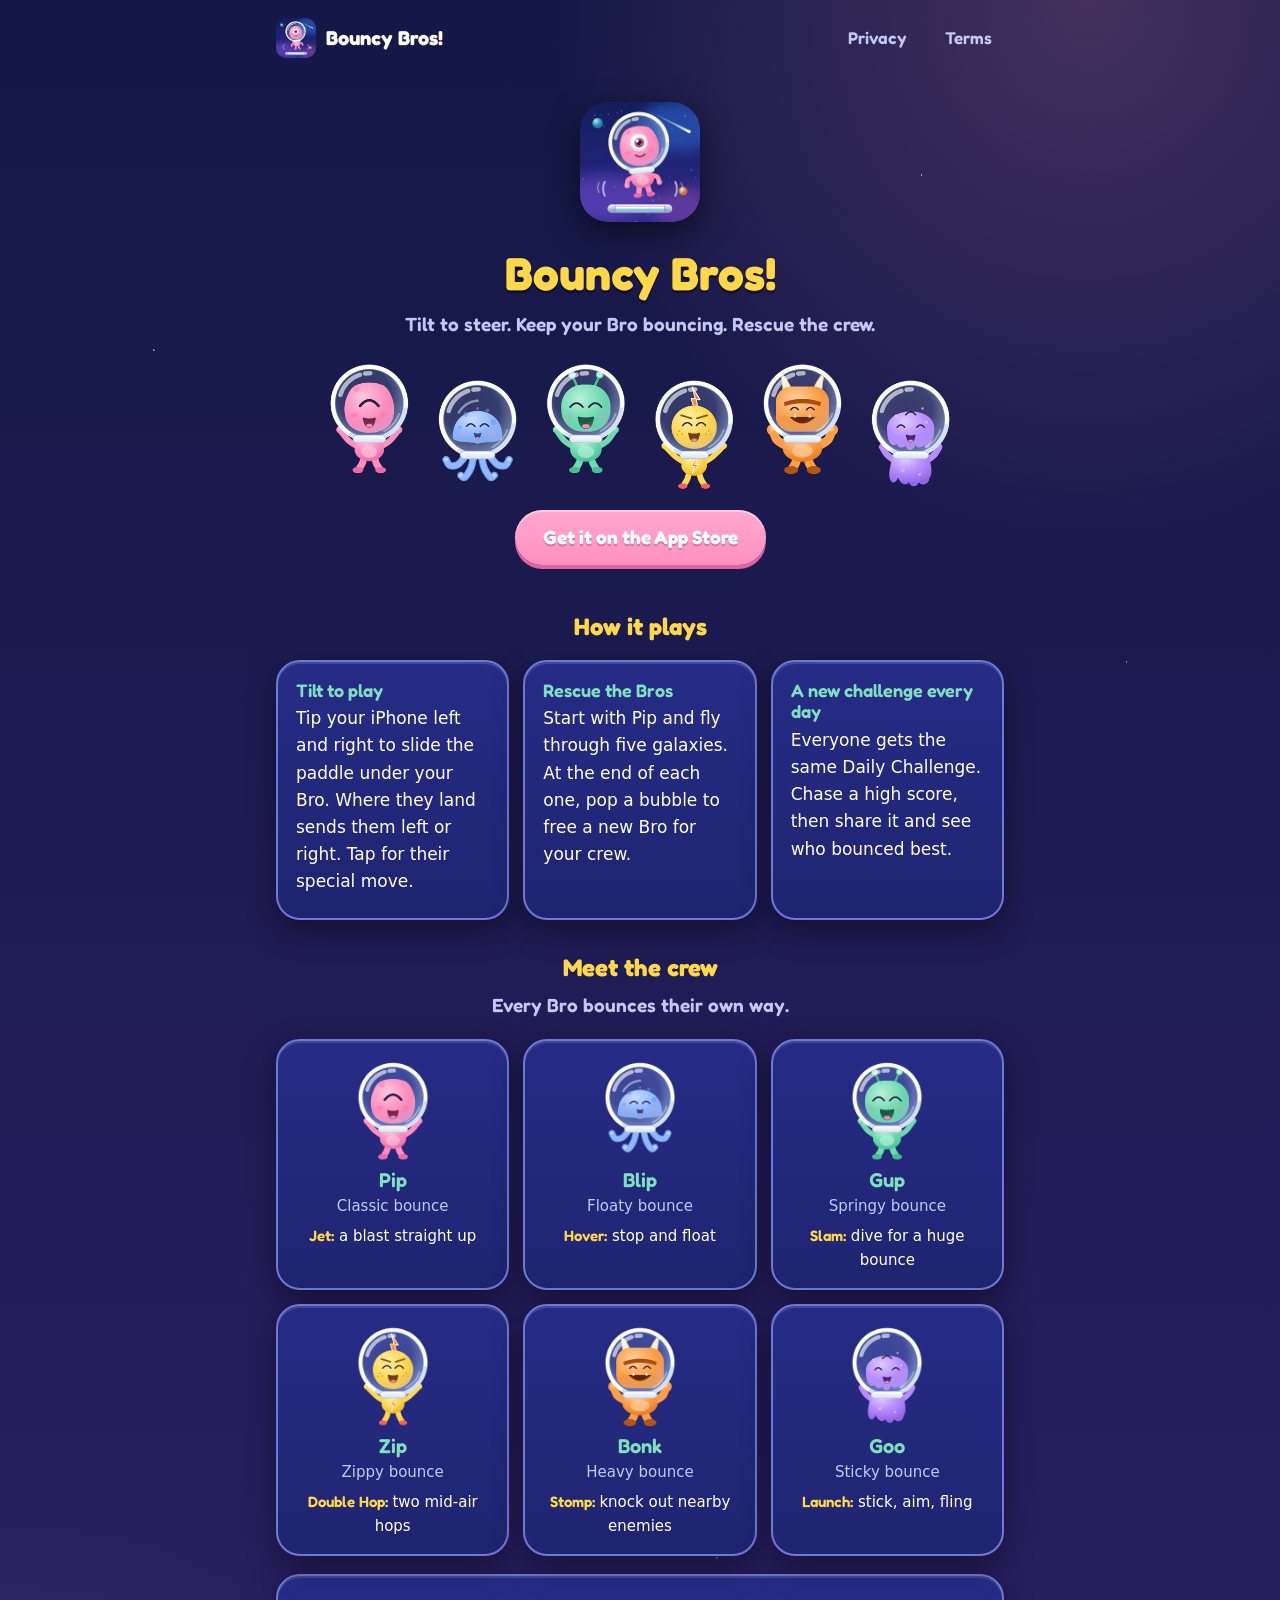
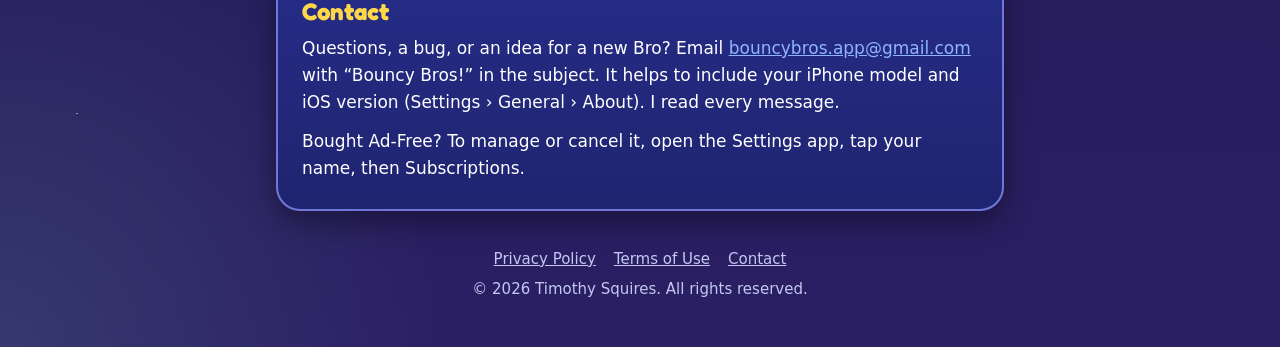
==== index.html @ b60a8781 "Add files via upload" ====
<!doctype html>
<html lang="en">
<head>
<meta charset="utf-8">
<meta name="viewport" content="width=device-width, initial-scale=1">
<title>Bouncy Bros!</title>
<meta name="description" content="Tilt to steer, keep your Bro bouncing, and rescue the rest of the crew. A space arcade game for iPhone.">
<meta property="og:title" content="Bouncy Bros!">
<meta property="og:description" content="Tilt to steer, keep your Bro bouncing, and rescue the rest of the crew.">
<meta property="og:image" content="img/icon.png">
<meta name="apple-itunes-app" content="app-id=6453361950">
<link rel="icon" href="img/favicon.png">
<link rel="apple-touch-icon" href="img/apple-touch-icon.png">
<link rel="stylesheet" href="style.css">
</head>
<body>
<div class="wrap">
  <nav class="top">
    <a class="brand" href="./" aria-current="page"><img src="img/icon.png" alt=""><span>Bouncy Bros!</span></a>
    <a class="link" href="privacy.html">Privacy</a>
    <a class="link" href="terms.html">Terms</a>
  </nav>

  <header class="hero">
    <img class="icon" src="img/icon.png" alt="Bouncy Bros! app icon">
    <h1>Bouncy Bros!</h1>
    <p class="lede">Tilt to steer. Keep your Bro bouncing. Rescue the crew.</p>
    <img class="crew" src="img/bros.png" alt="The six Bros: Pip, Blip, Gup, Zip, Bonk and Goo">
    <div class="buttons">
      <a class="pill" href="https://apps.apple.com/app/id6453361950">Get it on the App Store</a>
    </div>
  </header>

  <h2 class="section-title">How it plays</h2>
  <div class="grid">
    <section class="panel">
      <h3>Tilt to play</h3>
      <p>Tip your iPhone left and right to slide the paddle under your Bro. Where they land sends them left or right. Tap for their special move.</p>
    </section>
    <section class="panel">
      <h3>Rescue the Bros</h3>
      <p>Start with Pip and fly through five galaxies. At the end of each one, pop a bubble to free a new Bro for your crew.</p>
    </section>
    <section class="panel">
      <h3>A new challenge every day</h3>
      <p>Everyone gets the same Daily Challenge. Chase a high score, then share it and see who bounced best.</p>
    </section>
  </div>

  <h2 class="section-title">Meet the crew</h2>
  <p class="center lede">Every Bro bounces their own way.</p>
  <div class="crew-grid">
    <section class="panel bro">
      <img src="img/bro_pip.png" alt="Pip">
      <h3>Pip</h3>
      <p class="bounce">Classic bounce</p>
      <p class="move"><b>Jet:</b> a blast straight up</p>
    </section>
    <section class="panel bro">
      <img src="img/bro_blip.png" alt="Blip">
      <h3>Blip</h3>
      <p class="bounce">Floaty bounce</p>
      <p class="move"><b>Hover:</b> stop and float</p>
    </section>
    <section class="panel bro">
      <img src="img/bro_gup.png" alt="Gup">
      <h3>Gup</h3>
      <p class="bounce">Springy bounce</p>
      <p class="move"><b>Slam:</b> dive for a huge bounce</p>
    </section>
    <section class="panel bro">
      <img src="img/bro_zip.png" alt="Zip">
      <h3>Zip</h3>
      <p class="bounce">Zippy bounce</p>
      <p class="move"><b>Double Hop:</b> two mid-air hops</p>
    </section>
    <section class="panel bro">
      <img src="img/bro_bonk.png" alt="Bonk">
      <h3>Bonk</h3>
      <p class="bounce">Heavy bounce</p>
      <p class="move"><b>Stomp:</b> knock out nearby enemies</p>
    </section>
    <section class="panel bro">
      <img src="img/bro_goo.png" alt="Goo">
      <h3>Goo</h3>
      <p class="bounce">Sticky bounce</p>
      <p class="move"><b>Launch:</b> stick, aim, fling</p>
    </section>
  </div>

  <section class="panel" id="contact">
    <h2>Contact</h2>
    <p>Questions, a bug, or an idea for a new Bro? Email <a href="mailto:bouncybros.app@gmail.com?subject=Bouncy%20Bros!">bouncybros.app@gmail.com</a> with “Bouncy Bros!” in the subject. It helps to include your iPhone model and iOS version (Settings › General › About). I read every message.</p>
    <p>Bought Ad-Free? To manage or cancel it, open the Settings app, tap your name, then Subscriptions.</p>
  </section>

  <footer class="site">
    <div class="links"><a href="privacy.html">Privacy Policy</a><a href="terms.html">Terms of Use</a><a href="#contact">Contact</a></div>
    <p>© 2026 Timothy Squires. All rights reserved.</p>
  </footer>
</div>
</body>
</html>
---- style.css ----
/* Bouncy Bros pages: the game's space colors, panels and Fredoka type
   (the game's own font files, so nothing loads from other sites). */
@font-face { font-family: "Fredoka"; src: url("fonts/Fredoka-SemiBold.ttf") format("truetype"); font-weight: 600; font-display: swap; }
@font-face { font-family: "Fredoka"; src: url("fonts/Fredoka-Bold.ttf") format("truetype"); font-weight: 700; font-display: swap; }

:root {
  --sky-top: #141846;
  --sky-bottom: #2b1f63;
  --panel: #1f2470;
  --panel-edge: #6f78d8;
  --ink: #ffffff;
  --dim: #c3c8f2;
  --yellow: #ffd84a;
  --pink: #ff8fc0;
  --pink-dark: #e2639f;
  --mint: #7fe0bd;
  --blue: #8fb4ff;
}

* { box-sizing: border-box; }

html { background: var(--sky-bottom); }

body {
  margin: 0;
  min-height: 100vh;
  color: var(--ink);
  font-family: -apple-system, BlinkMacSystemFont, "Segoe UI", Roboto, system-ui, sans-serif;
  font-size: 17px;
  line-height: 1.6;
  background:
    radial-gradient(2px 2px at 12% 18%, #fff8 50%, transparent 51%),
    radial-gradient(1.5px 1.5px at 72% 9%, #fff9 50%, transparent 51%),
    radial-gradient(2px 2px at 88% 34%, #fff6 50%, transparent 51%),
    radial-gradient(1.5px 1.5px at 30% 62%, #fff7 50%, transparent 51%),
    radial-gradient(2px 2px at 56% 80%, #fff5 50%, transparent 51%),
    radial-gradient(1.5px 1.5px at 6% 88%, #fff7 50%, transparent 51%),
    radial-gradient(60% 40% at 85% 0%, #ff8fc033, transparent 70%),
    radial-gradient(50% 35% at 0% 100%, #7fe0bd22, transparent 70%),
    linear-gradient(180deg, var(--sky-top), var(--sky-bottom));
}

.wrap { max-width: 760px; margin: 0 auto; padding: 0 16px; overflow-wrap: anywhere; }

/* Top bar */
nav.top {
  display: flex; align-items: center; gap: 14px; flex-wrap: wrap;
  padding: 18px 0;
}
nav.top .brand {
  display: flex; align-items: center; gap: 10px; margin-right: auto;
  color: var(--ink); text-decoration: none; font-weight: 700; font-size: 20px;
}
nav.top .brand img { width: 40px; height: 40px; border-radius: 10px; }
nav.top a.link {
  color: var(--dim); text-decoration: none; font-weight: 600;
  padding: 4px 12px; border-radius: 999px;
}
nav.top a.link:hover, nav.top a.link[aria-current="page"] { color: var(--ink); background: #ffffff1a; }

/* Headings */
h1, h2, h3, nav.top, summary, .pill, .lede { font-family: "Fredoka", "Arial Rounded MT Bold", system-ui, sans-serif; }
h1, h2, h3 { line-height: 1.2; margin: 0; }
h1 {
  font-size: clamp(32px, 7vw, 46px); font-weight: 700; color: var(--yellow);
  text-shadow: 0 3px 0 #0005;
}
h2 { font-size: 24px; font-weight: 700; color: var(--yellow); margin: 0 0 8px; }
h3 { font-size: 18px; font-weight: 600; color: var(--mint); margin: 18px 0 4px; }
p { margin: 0 0 12px; }
.lede { color: var(--dim); font-size: 19px; margin-top: 8px; }
.updated { color: var(--dim); font-size: 15px; margin-top: 6px; }

a { color: var(--blue); }
strong { color: var(--ink); }

/* The in-game panel look */
.panel {
  background: linear-gradient(180deg, #262c86, var(--panel));
  border: 2px solid var(--panel-edge);
  border-radius: 24px;
  padding: 22px 24px 14px;
  margin: 18px 0;
  box-shadow: 0 10px 30px #0006, inset 0 2px 0 #ffffff22;
}
.panel ul { margin: 0 0 12px; padding-left: 22px; }
.panel li { margin: 4px 0; }
.panel li::marker { color: var(--mint); }

/* Hero */
.hero { text-align: center; padding: 26px 0 8px; }
.hero .icon { width: 120px; height: 120px; border-radius: 28px; box-shadow: 0 10px 30px #0008; }
.hero h1 { margin-top: 16px; }
.crew { display: block; width: 100%; max-width: 640px; margin: 18px auto 0; }

/* Pill buttons, like the game's */
.pill {
  display: inline-block; text-decoration: none; text-align: center;
  font-weight: 700; font-size: 19px; color: #fff;
  padding: 12px 28px; border-radius: 999px;
  background: linear-gradient(180deg, #ffa9cf, var(--pink));
  box-shadow: 0 4px 0 var(--pink-dark), inset 0 2px 0 #ffffff66;
  text-shadow: 0 2px 0 #0003;
}
.pill.mint { background: linear-gradient(180deg, #a3f0d3, var(--mint)); box-shadow: 0 4px 0 #4fb894, inset 0 2px 0 #ffffff66; }
.pill:active { transform: translateY(2px); box-shadow: none; }
.buttons { display: flex; gap: 14px; justify-content: center; flex-wrap: wrap; margin: 18px 0 6px; }

/* Feature grid */
.grid { display: grid; grid-template-columns: repeat(auto-fit, minmax(200px, 1fr)); gap: 14px; margin: 18px 0; }
.grid .panel { margin: 0; padding: 18px 18px 10px; }
.grid h3 { margin-top: 0; }

/* Questions */
details {
  border-top: 1px solid #ffffff22; padding: 10px 0;
}
details:first-of-type { border-top: 0; }
summary { cursor: pointer; font-weight: 600; color: var(--ink); list-style: none; }
summary::-webkit-details-marker { display: none; }
summary::before { content: "＋"; color: var(--mint); font-weight: 700; margin-right: 8px; }
details[open] summary::before { content: "－"; }
details p { color: var(--dim); margin: 8px 0 4px 26px; }

kbd {
  font-family: inherit; font-weight: 600; font-size: 15px;
  background: #ffffff1f; border: 1px solid #ffffff33; border-radius: 6px; padding: 0 6px;
}

/* Footer */
footer.site {
  text-align: center; color: var(--dim); font-size: 15px;
  padding: 18px 0 34px;
}
footer.site .links { display: flex; gap: 18px; justify-content: center; flex-wrap: wrap; margin-bottom: 6px; }
footer.site a { color: var(--dim); }

@media (max-width: 480px) {
  body { font-size: 16px; }
  .panel { padding: 18px 16px 10px; border-radius: 20px; }
  nav.top .brand span { display: none; }
}

/* Crew cards on the home page */
.crew-grid { display: grid; grid-template-columns: repeat(3, 1fr); gap: 14px; margin: 18px 0; }
@media (max-width: 560px) { .crew-grid { grid-template-columns: repeat(2, 1fr); } }
.bro {
  text-align: center; padding: 16px 12px 12px; margin: 0;
}
.bro img { width: 88px; height: auto; display: block; margin: 0 auto 6px; }
.bro h3 { margin: 0; font-size: 20px; }
.bro .bounce { color: var(--dim); font-size: 15px; margin: 2px 0 0; }
.bro .move { font-size: 15px; margin: 6px 0 4px; }
.bro .move b { color: var(--yellow); font-family: "Fredoka", system-ui, sans-serif; font-weight: 600; }
.chip {
  display: inline-block; font-family: "Fredoka", system-ui, sans-serif; font-weight: 600; font-size: 14px;
  color: #1b1f5c; background: var(--mint); border-radius: 999px; padding: 2px 12px; margin-bottom: 8px;
}
.section-title { text-align: center; margin: 34px 0 4px; }
.center { text-align: center; }
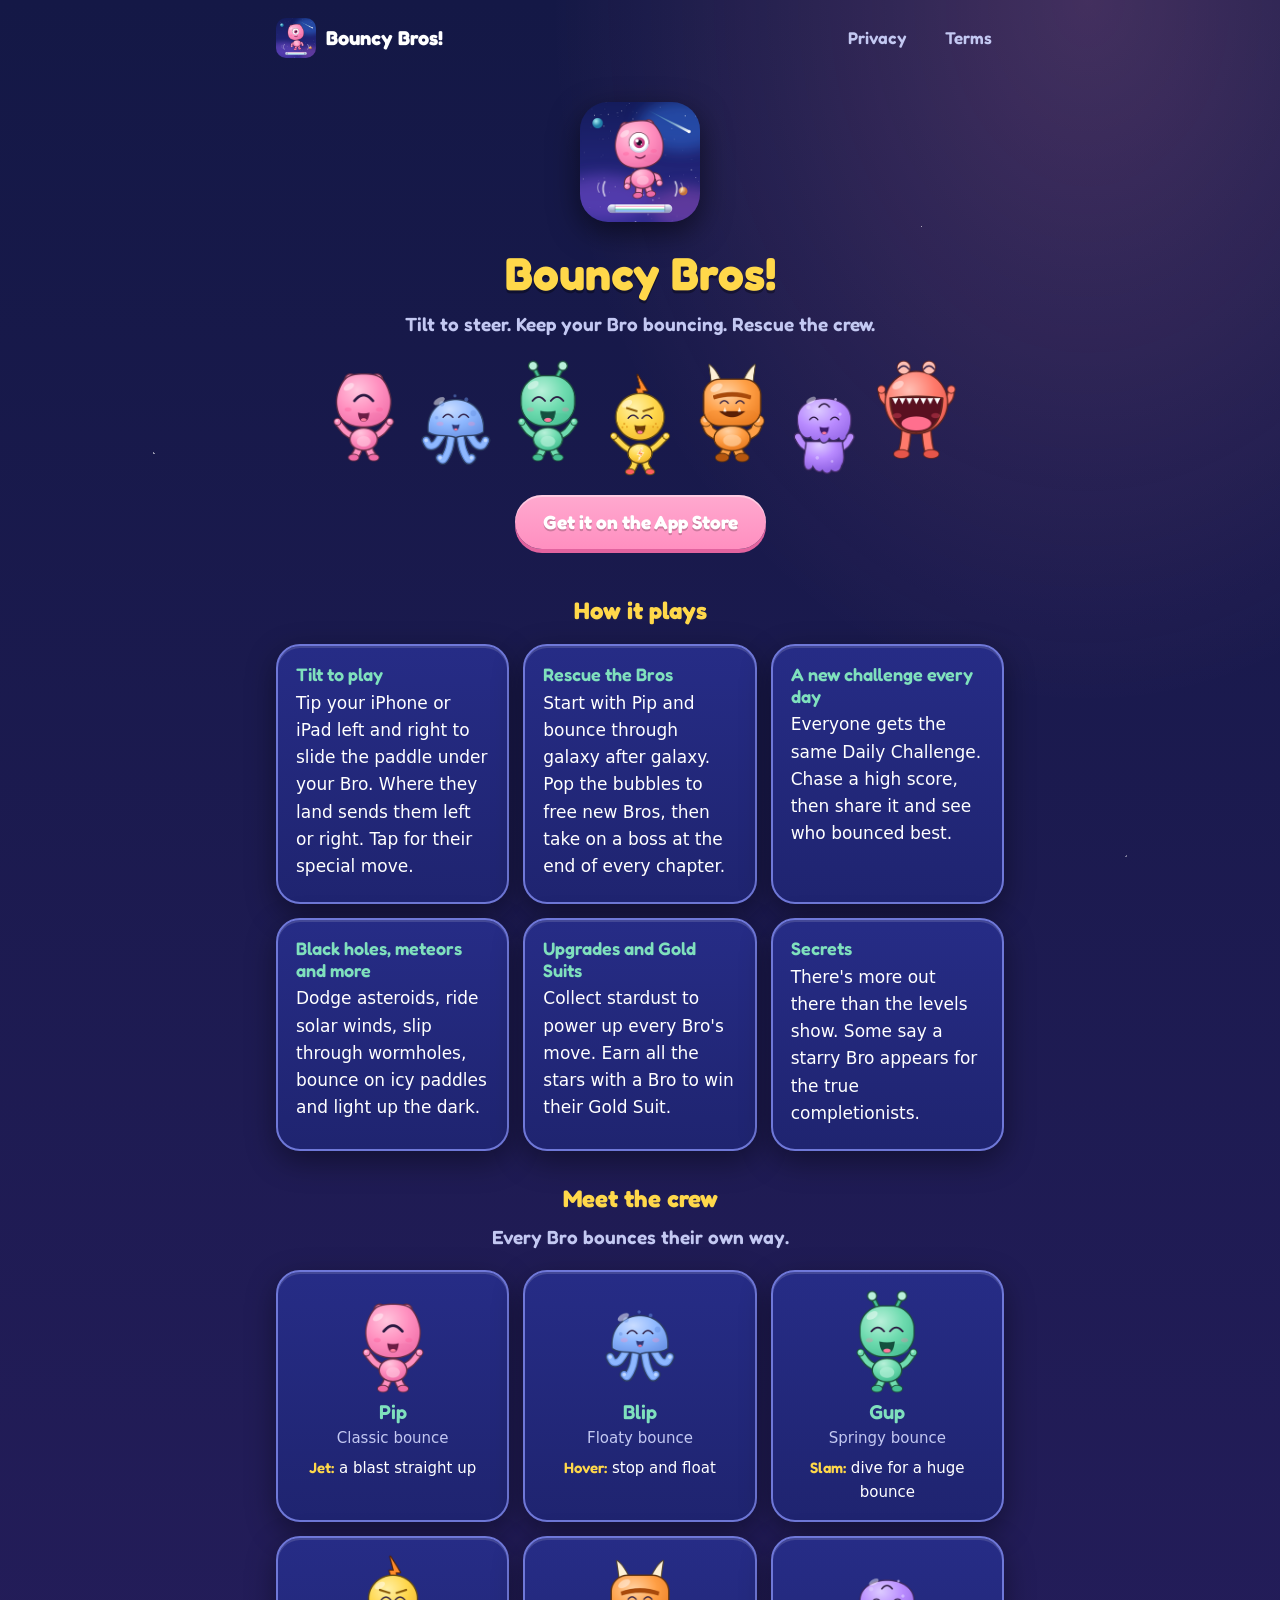
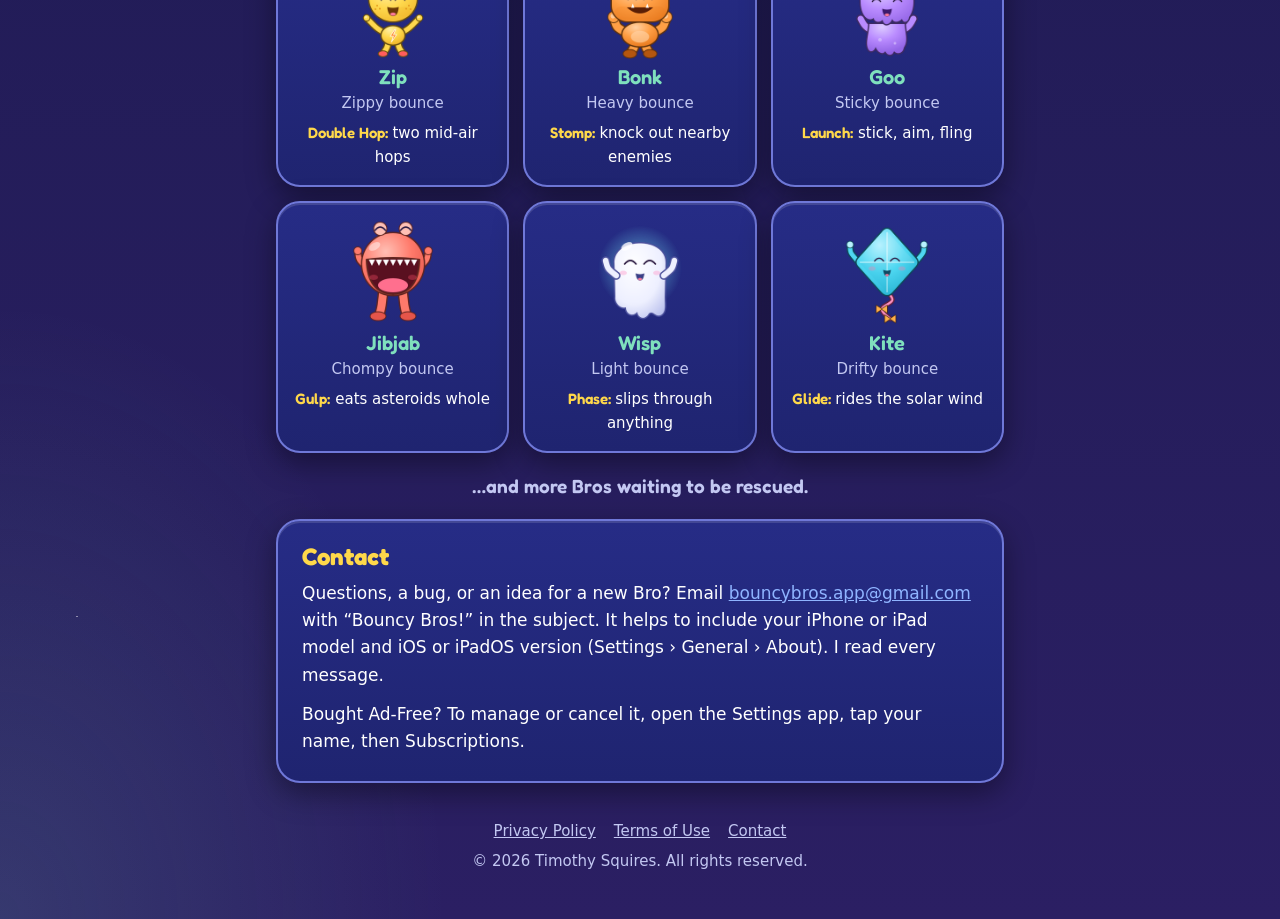
==== commit b2cbf8f9: "Add files via upload" ====
--- a/index.html
+++ b/index.html
@@ -25,7 +25,7 @@
     <img class="icon" src="img/icon.png" alt="Bouncy Bros! app icon">
     <h1>Bouncy Bros!</h1>
     <p class="lede">Tilt to steer. Keep your Bro bouncing. Rescue the crew.</p>
-    <img class="crew" src="img/bros.png" alt="The six Bros: Pip, Blip, Gup, Zip, Bonk and Goo">
+    <img class="crew" src="img/bros.png" alt="The Bros: Pip, Blip, Gup, Zip, Bonk, Goo and Jibjab">
     <div class="buttons">
       <a class="pill" href="https://apps.apple.com/app/id6453361950">Get it on the App Store</a>
     </div>
@@ -35,15 +35,27 @@
   <div class="grid">
     <section class="panel">
       <h3>Tilt to play</h3>
-      <p>Tip your iPhone left and right to slide the paddle under your Bro. Where they land sends them left or right. Tap for their special move.</p>
+      <p>Tip your iPhone or iPad left and right to slide the paddle under your Bro. Where they land sends them left or right. Tap for their special move.</p>
     </section>
     <section class="panel">
       <h3>Rescue the Bros</h3>
-      <p>Start with Pip and fly through five galaxies. At the end of each one, pop a bubble to free a new Bro for your crew.</p>
+      <p>Start with Pip and bounce through galaxy after galaxy. Pop the bubbles to free new Bros, then take on a boss at the end of every chapter.</p>
     </section>
     <section class="panel">
       <h3>A new challenge every day</h3>
       <p>Everyone gets the same Daily Challenge. Chase a high score, then share it and see who bounced best.</p>
+    </section>
+    <section class="panel">
+      <h3>Black holes, meteors and more</h3>
+      <p>Dodge asteroids, ride solar winds, slip through wormholes, bounce on icy paddles and light up the dark.</p>
+    </section>
+    <section class="panel">
+      <h3>Upgrades and Gold Suits</h3>
+      <p>Collect stardust to power up every Bro's move. Earn all the stars with a Bro to win their Gold Suit.</p>
+    </section>
+    <section class="panel">
+      <h3>Secrets</h3>
+      <p>There's more out there than the levels show. Some say a starry Bro appears for the true completionists.</p>
     </section>
   </div>
 
@@ -86,11 +98,30 @@
       <p class="bounce">Sticky bounce</p>
       <p class="move"><b>Launch:</b> stick, aim, fling</p>
     </section>
+    <section class="panel bro">
+      <img src="img/bro_jibjab.png" alt="Jibjab">
+      <h3>Jibjab</h3>
+      <p class="bounce">Chompy bounce</p>
+      <p class="move"><b>Gulp:</b> eats asteroids whole</p>
+    </section>
+    <section class="panel bro">
+      <img src="img/bro_wisp.png" alt="Wisp">
+      <h3>Wisp</h3>
+      <p class="bounce">Light bounce</p>
+      <p class="move"><b>Phase:</b> slips through anything</p>
+    </section>
+    <section class="panel bro">
+      <img src="img/bro_kite.png" alt="Kite">
+      <h3>Kite</h3>
+      <p class="bounce">Drifty bounce</p>
+      <p class="move"><b>Glide:</b> rides the solar wind</p>
+    </section>
   </div>
+  <p class="center lede">…and more Bros waiting to be rescued.</p>
 
   <section class="panel" id="contact">
     <h2>Contact</h2>
-    <p>Questions, a bug, or an idea for a new Bro? Email <a href="mailto:bouncybros.app@gmail.com?subject=Bouncy%20Bros!">bouncybros.app@gmail.com</a> with “Bouncy Bros!” in the subject. It helps to include your iPhone model and iOS version (Settings › General › About). I read every message.</p>
+    <p>Questions, a bug, or an idea for a new Bro? Email <a href="mailto:bouncybros.app@gmail.com?subject=Bouncy%20Bros!">bouncybros.app@gmail.com</a> with “Bouncy Bros!” in the subject. It helps to include your iPhone or iPad model and iOS or iPadOS version (Settings › General › About). I read every message.</p>
     <p>Bought Ad-Free? To manage or cancel it, open the Settings app, tap your name, then Subscriptions.</p>
   </section>
 
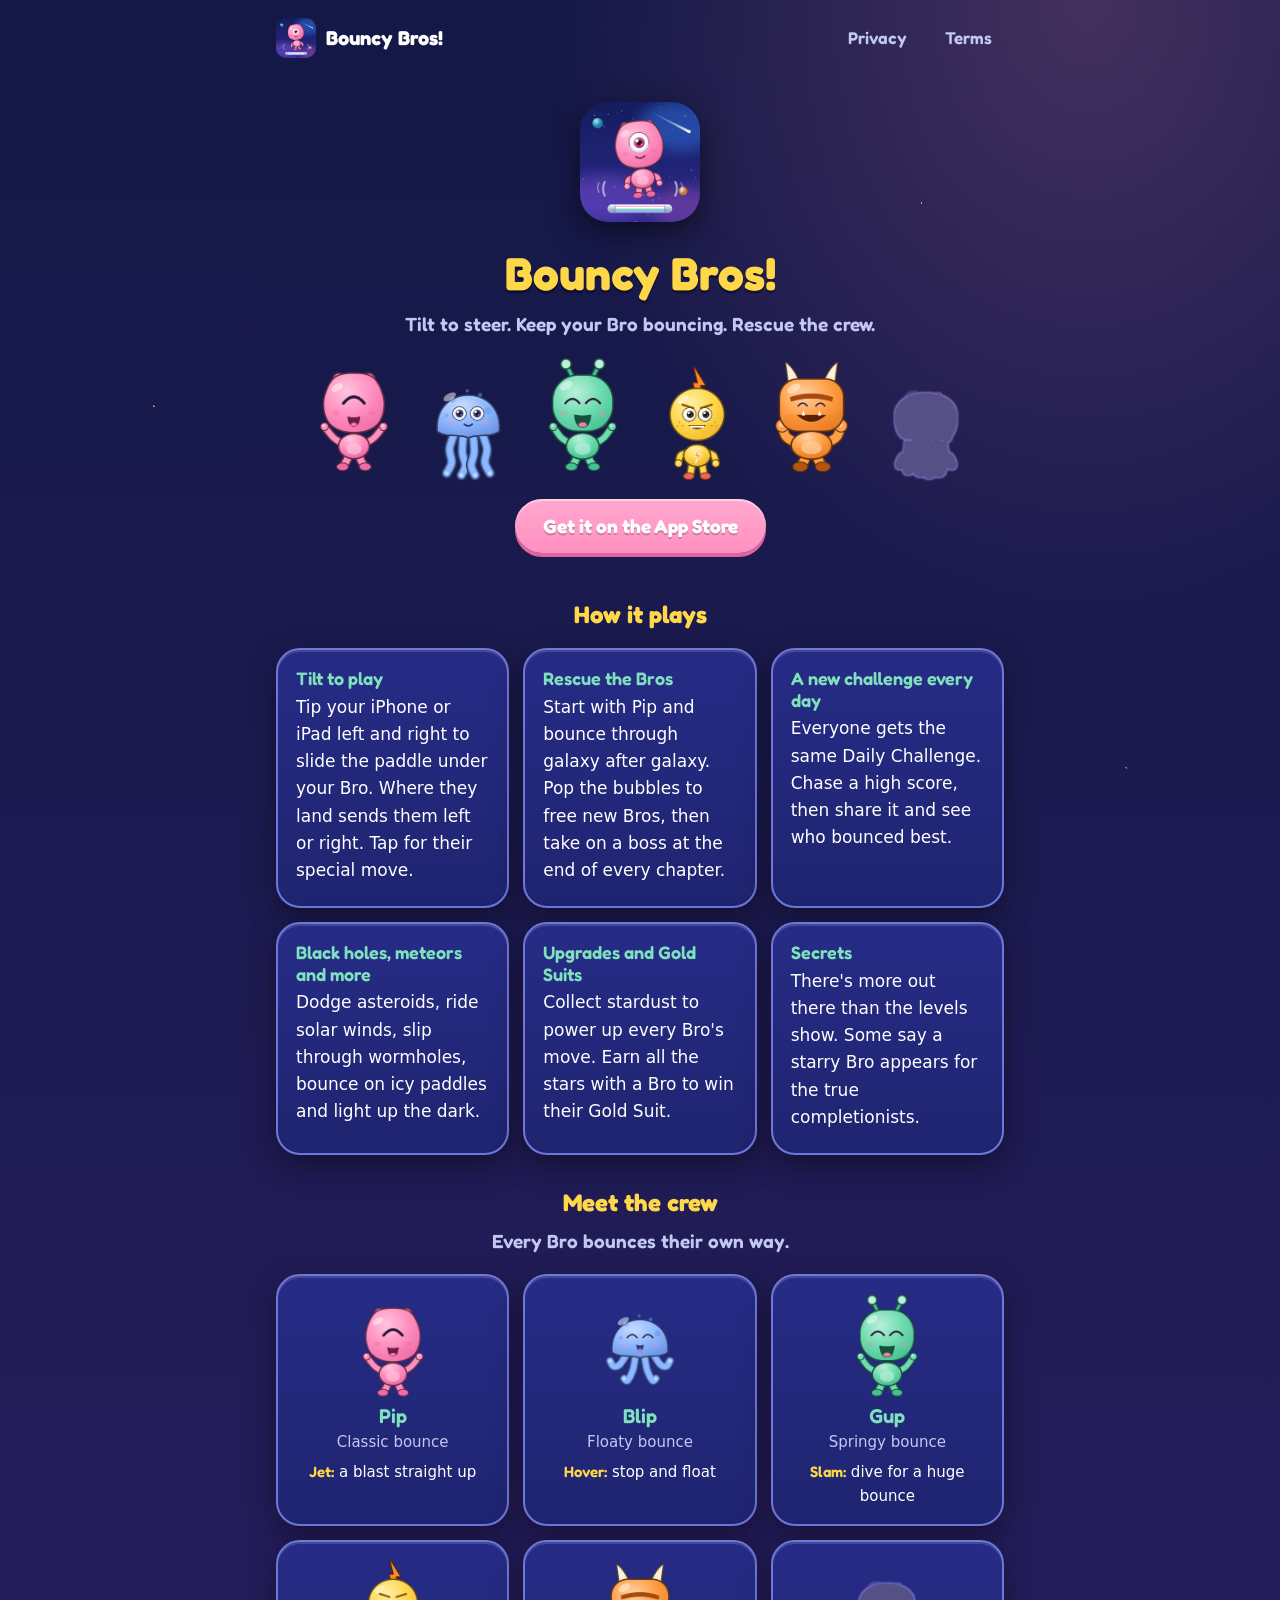
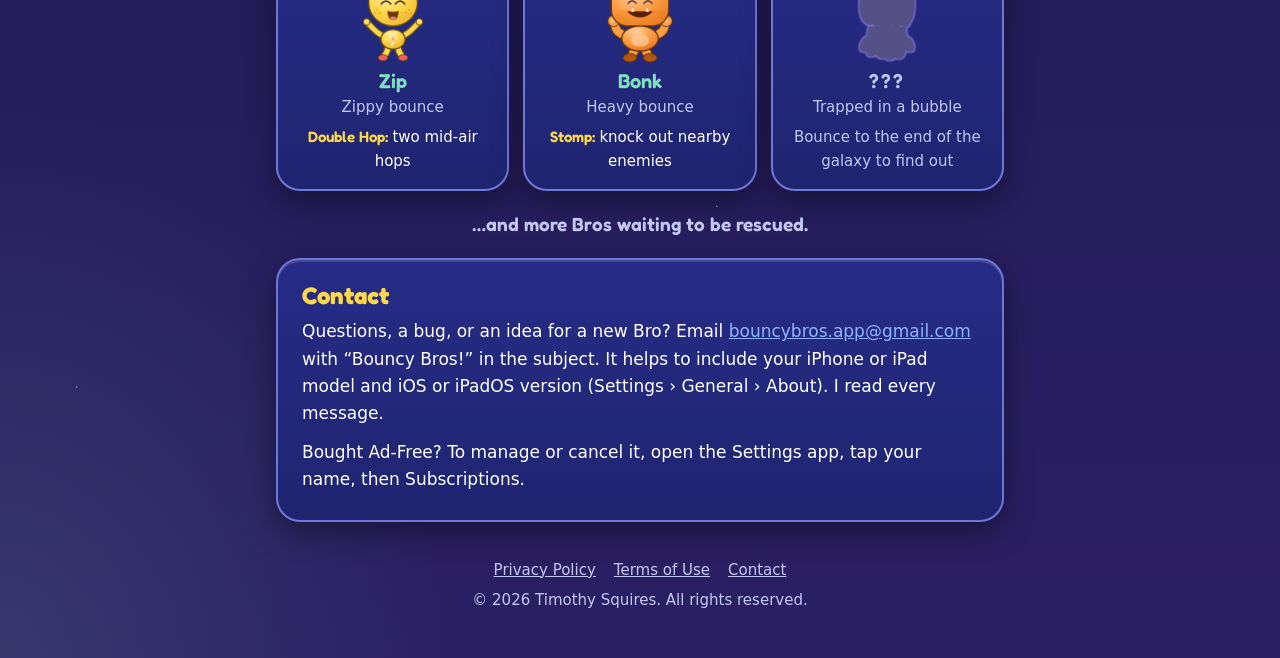
==== commit 523faefd: "Add files via upload" ====
--- a/index.html
+++ b/index.html
@@ -7,25 +7,25 @@
 <meta name="description" content="Tilt to steer, keep your Bro bouncing, and rescue the rest of the crew. A space arcade game for iPhone.">
 <meta property="og:title" content="Bouncy Bros!">
 <meta property="og:description" content="Tilt to steer, keep your Bro bouncing, and rescue the rest of the crew.">
-<meta property="og:image" content="img/icon.png">
+<meta property="og:image" content="images/icon.png">
 <meta name="apple-itunes-app" content="app-id=6453361950">
-<link rel="icon" href="img/favicon.png">
-<link rel="apple-touch-icon" href="img/apple-touch-icon.png">
+<link rel="icon" href="images/favicon.png">
+<link rel="apple-touch-icon" href="images/apple-touch-icon.png">
 <link rel="stylesheet" href="style.css">
 </head>
 <body>
 <div class="wrap">
   <nav class="top">
-    <a class="brand" href="./" aria-current="page"><img src="img/icon.png" alt=""><span>Bouncy Bros!</span></a>
+    <a class="brand" href="./" aria-current="page"><img src="images/icon.png" alt=""><span>Bouncy Bros!</span></a>
     <a class="link" href="privacy.html">Privacy</a>
     <a class="link" href="terms.html">Terms</a>
   </nav>
 
   <header class="hero">
-    <img class="icon" src="img/icon.png" alt="Bouncy Bros! app icon">
+    <img class="icon" src="images/icon.png" alt="Bouncy Bros! app icon">
     <h1>Bouncy Bros!</h1>
     <p class="lede">Tilt to steer. Keep your Bro bouncing. Rescue the crew.</p>
-    <img class="crew" src="img/bros.png" alt="The Bros: Pip, Blip, Gup, Zip, Bonk, Goo and Jibjab">
+    <img class="crew" src="images/crew-lineup.png" alt="The Bros: Pip, Blip, Gup, Zip and Bonk, and the shadow of a Bro waiting to be rescued">
     <div class="buttons">
       <a class="pill" href="https://apps.apple.com/app/id6453361950">Get it on the App Store</a>
     </div>
@@ -63,58 +63,40 @@
   <p class="center lede">Every Bro bounces their own way.</p>
   <div class="crew-grid">
     <section class="panel bro">
-      <img src="img/bro_pip.png" alt="Pip">
+      <img src="images/crew-pip.png" alt="Pip">
       <h3>Pip</h3>
       <p class="bounce">Classic bounce</p>
       <p class="move"><b>Jet:</b> a blast straight up</p>
     </section>
     <section class="panel bro">
-      <img src="img/bro_blip.png" alt="Blip">
+      <img src="images/crew-blip.png" alt="Blip">
       <h3>Blip</h3>
       <p class="bounce">Floaty bounce</p>
       <p class="move"><b>Hover:</b> stop and float</p>
     </section>
     <section class="panel bro">
-      <img src="img/bro_gup.png" alt="Gup">
+      <img src="images/crew-gup.png" alt="Gup">
       <h3>Gup</h3>
       <p class="bounce">Springy bounce</p>
       <p class="move"><b>Slam:</b> dive for a huge bounce</p>
     </section>
     <section class="panel bro">
-      <img src="img/bro_zip.png" alt="Zip">
+      <img src="images/crew-zip.png" alt="Zip">
       <h3>Zip</h3>
       <p class="bounce">Zippy bounce</p>
       <p class="move"><b>Double Hop:</b> two mid-air hops</p>
     </section>
     <section class="panel bro">
-      <img src="img/bro_bonk.png" alt="Bonk">
+      <img src="images/crew-bonk.png" alt="Bonk">
       <h3>Bonk</h3>
       <p class="bounce">Heavy bounce</p>
       <p class="move"><b>Stomp:</b> knock out nearby enemies</p>
     </section>
-    <section class="panel bro">
-      <img src="img/bro_goo.png" alt="Goo">
-      <h3>Goo</h3>
-      <p class="bounce">Sticky bounce</p>
-      <p class="move"><b>Launch:</b> stick, aim, fling</p>
-    </section>
-    <section class="panel bro">
-      <img src="img/bro_jibjab.png" alt="Jibjab">
-      <h3>Jibjab</h3>
-      <p class="bounce">Chompy bounce</p>
-      <p class="move"><b>Gulp:</b> eats asteroids whole</p>
-    </section>
-    <section class="panel bro">
-      <img src="img/bro_wisp.png" alt="Wisp">
-      <h3>Wisp</h3>
-      <p class="bounce">Light bounce</p>
-      <p class="move"><b>Phase:</b> slips through anything</p>
-    </section>
-    <section class="panel bro">
-      <img src="img/bro_kite.png" alt="Kite">
-      <h3>Kite</h3>
-      <p class="bounce">Drifty bounce</p>
-      <p class="move"><b>Glide:</b> rides the solar wind</p>
+    <section class="panel bro mystery">
+      <img src="images/crew-mystery.png" alt="The shadow of a Bro waiting to be rescued">
+      <h3>???</h3>
+      <p class="bounce">Trapped in a bubble</p>
+      <p class="move">Bounce to the end of the galaxy to find out</p>
     </section>
   </div>
   <p class="center lede">…and more Bros waiting to be rescued.</p>
--- a/style.css
+++ b/style.css
@@ -158,3 +158,5 @@
 }
 .section-title { text-align: center; margin: 34px 0 4px; }
 .center { text-align: center; }
+.bro.mystery h3 { color: var(--dim); letter-spacing: 2px; }
+.bro.mystery .move { color: var(--dim); }
